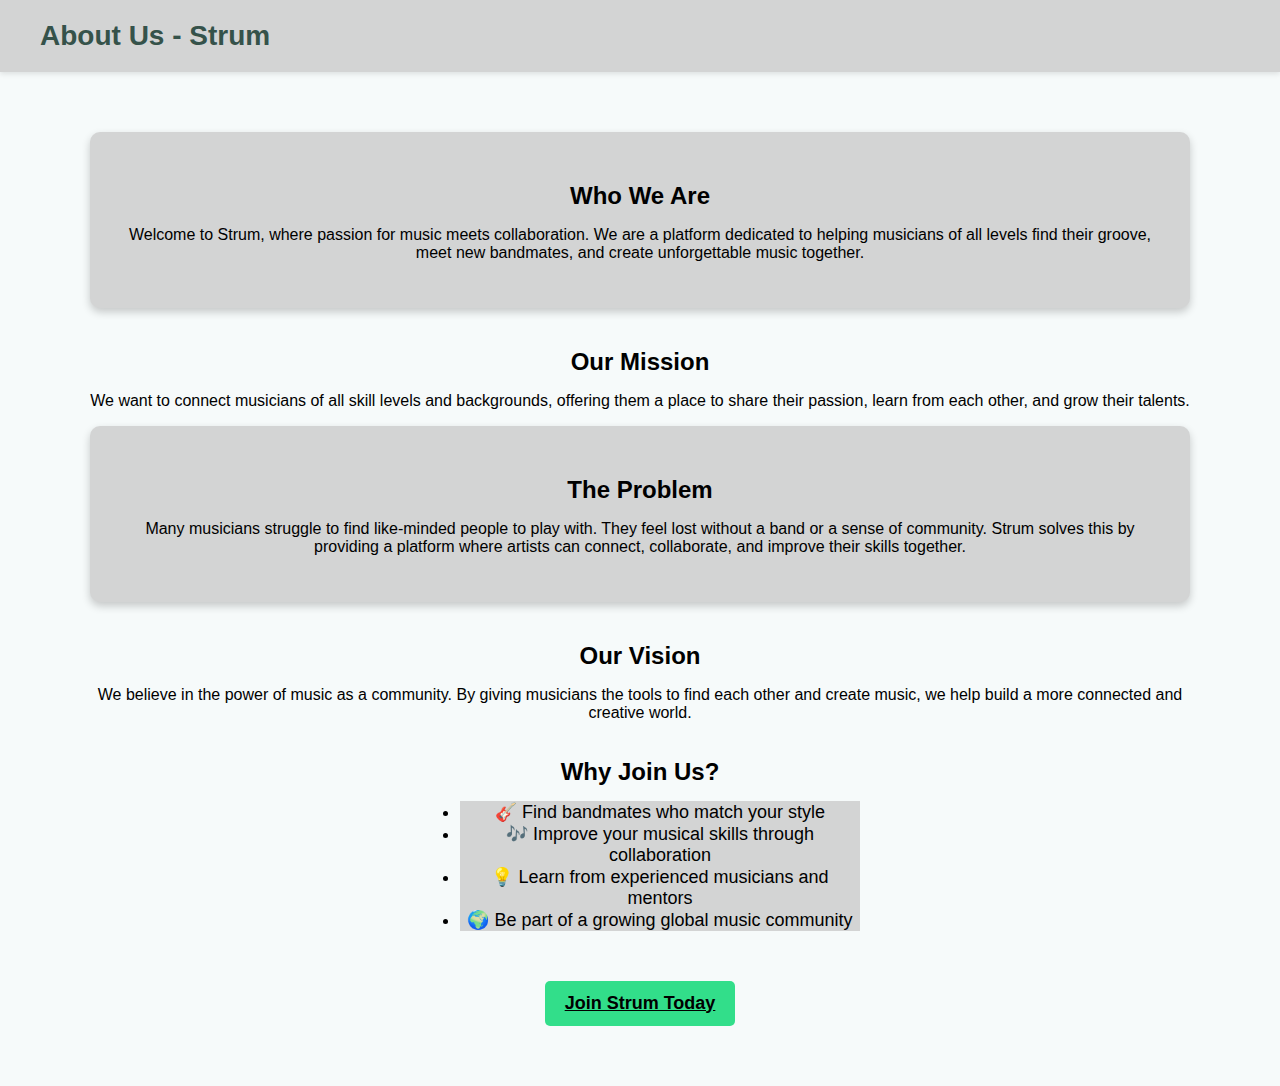
==== about_us.html @ 820c3ae0 "contacts page updated" ====
<!DOCTYPE html>
<html lang="en">
<head>
    <meta charset="UTF-8">
    <meta name="viewport" content="width=device-width, initial-scale=1.0">
    <title>About Us - Strum</title>

    <link rel="stylesheet" type="text/css" href="css/about_us.css">
    
</head>
<body>

    <!-- Header -->
    <header>About Us - Strum</header>

    <div class="container mt-4">
        <!-- Who We Are -->
        <div class="row">
            <div class="col-md-8 mx-auto text-center section-bg">
                <h2>Who We Are</h2>
                <p>
                    Welcome to Strum, where passion for music meets collaboration. 
                    We are a platform dedicated to helping musicians of all levels find their groove, 
                    meet new bandmates, and create unforgettable music together.
                </p>
            </div>
        </div>

        <!-- Our Mission -->
        <div class="row mt-4">
            <div class="col-md-8 mx-auto text-center">
                <h2>Our Mission</h2>
                <p>
                    We want to connect musicians of all skill levels and backgrounds, 
                    offering them a place to share their passion, learn from each other, and grow their talents.
                </p>
            </div>
        </div>

        <!-- The Problem -->
        <div class="row mt-4">
            <div class="col-md-8 mx-auto text-center section-bg">
                <h2>The Problem</h2>
                <p>
                    Many musicians struggle to find like-minded people to play with. 
                    They feel lost without a band or a sense of community. 
                    Strum solves this by providing a platform where artists can connect, 
                    collaborate, and improve their skills together.
                </p>
            </div>
        </div>

        <!-- Our Vision -->
        <div class="row mt-4">
            <div class="col-md-8 mx-auto text-center">
                <h2>Our Vision</h2>
                <p>
                    We believe in the power of music as a community. 
                    By giving musicians the tools to find each other and create music, 
                    we help build a more connected and creative world.
                </p>
            </div>
        </div>

        <!-- Why Join Us? -->
        <div class="row mt-4 justify-content-center">
            <div class="col-md-8 text-center">
                <h2>Why Join Us?</h2>
                <ul class="list-group list-group-flush mx-auto" style="max-width: 400px;">
                    <li class="list-group-item">🎸 Find bandmates who match your style</li>
                    <li class="list-group-item">🎶 Improve your musical skills through collaboration</li>
                    <li class="list-group-item">💡 Learn from experienced musicians and mentors</li>
                    <li class="list-group-item">🌍 Be part of a growing global music community</li>
                </ul>
            </div>
        </div>
        
        
        
        


        
<!-- Join Us Button -->
<div class="text-center">
    <a href="signup.html" class="btn btn-main btn-lg">Join Strum Today</a>
</div>

</body>
</html>
---- css/about_us.css ----
/* General styling */
body {
    font-family: Arial, sans-serif;
    margin: 0;
    padding: 0;
    background-color: #f6fafa; /* Dark background for contrast */
    color: black
}



/* Header */
header {
    display: flex;
    justify-content: space-between;
    align-items: center;
    padding: 20px 40px;
    background-color: #D3D4D4; /* Dark Slate Gray */
    
    color: #35524A;
    font-size: 28px;
    font-weight: bold;
    box-shadow: 0 2px 5px rgba(0, 0, 0, 0.1);;
}

/* Main Content Container */
.container {
    width: 90%;
    max-width: 1100px;
    margin: 40px auto;
    padding: 20px;
}

/* Sections Styling */
.section-bg {
    background-color: #D3D4D4; /* Darker Slate Gray */
    padding: 30px;
    border-radius: 10px;
    color: black;
    margin-bottom: 20px;
    text-align: center;
    box-shadow: 0 4px 8px rgba(0, 0, 0, 0.2);
}

/* Headings */
h1, h2 {
    font-family: "Museo700", sans-serif;
    color: black; /* Tiffany Blue */
    text-align: center;
    margin-bottom: 15px;
}

/* Highlighted text */
.highlight {
    color: #A2E8DD; /* Tiffany Blue */
    font-weight: bold;
}

/* List styling */
.list-group {
    background-color: transparent;
}

.list-group-item {
    background-color: #2F4F4F; /* Dark Green */
    color: black;
    border: none;
    font-size: 18px;
}

/* Buttons */
.btn-main {
    background-color: #32DE8A; /* Emerald */
    color: black;
    font-weight: bold;
    padding: 12px 20px;
    border-radius: 5px;
    transition: 0.3s ease-in-out;
    display: inline-block;
    text-align: center;
    font-size: 18px;
    border: none;
}

.btn-main:hover {
    background-color: #A2E8DD; /* Tiffany Blue */
    color: #1E2D2F;
}

/* Center button */
.text-center {
    text-align: center;
}

/* Footer */
footer {
    background-color: #35524A;
    text-align: center;
    padding: 15px;
    margin-top: 40px;
    color: white;
}

.footer-links {
    margin-top: 10px;
}

.footer-links a {
    text-decoration: none;
    color: white;
    margin: 0 15px;
    font-size: 16px;
}

.footer-links a:hover {
    color: #A2E8DD;
}


.list-group-item {
    background-color: #D3D4D4 !important; /* Světle šedá barva */
    color: black !important; /* Černý text pro lepší kontrast */
    border-color: #bbb; /* Lehce tmavší ohraničení */
}


.row {
    display: flex;
    justify-content: center; /* Vycentrování obsahu horizontálně */
    align-items: center; /* Vycentrování obsahu vertikálně */
    text-align: center; /* Zarovnání textu na střed */
}
.list-group {
    width: 100%; /* Zajistí, že seznam se správně roztáhne */
    max-width: 400px; /* Zachová maximální šířku */
    margin: 0 auto; /* Auto zarovnání na střed */
}


.btn-main {
    margin-top: 50px; /* Zvýší vzdálenost od předchozího obsahu */
}
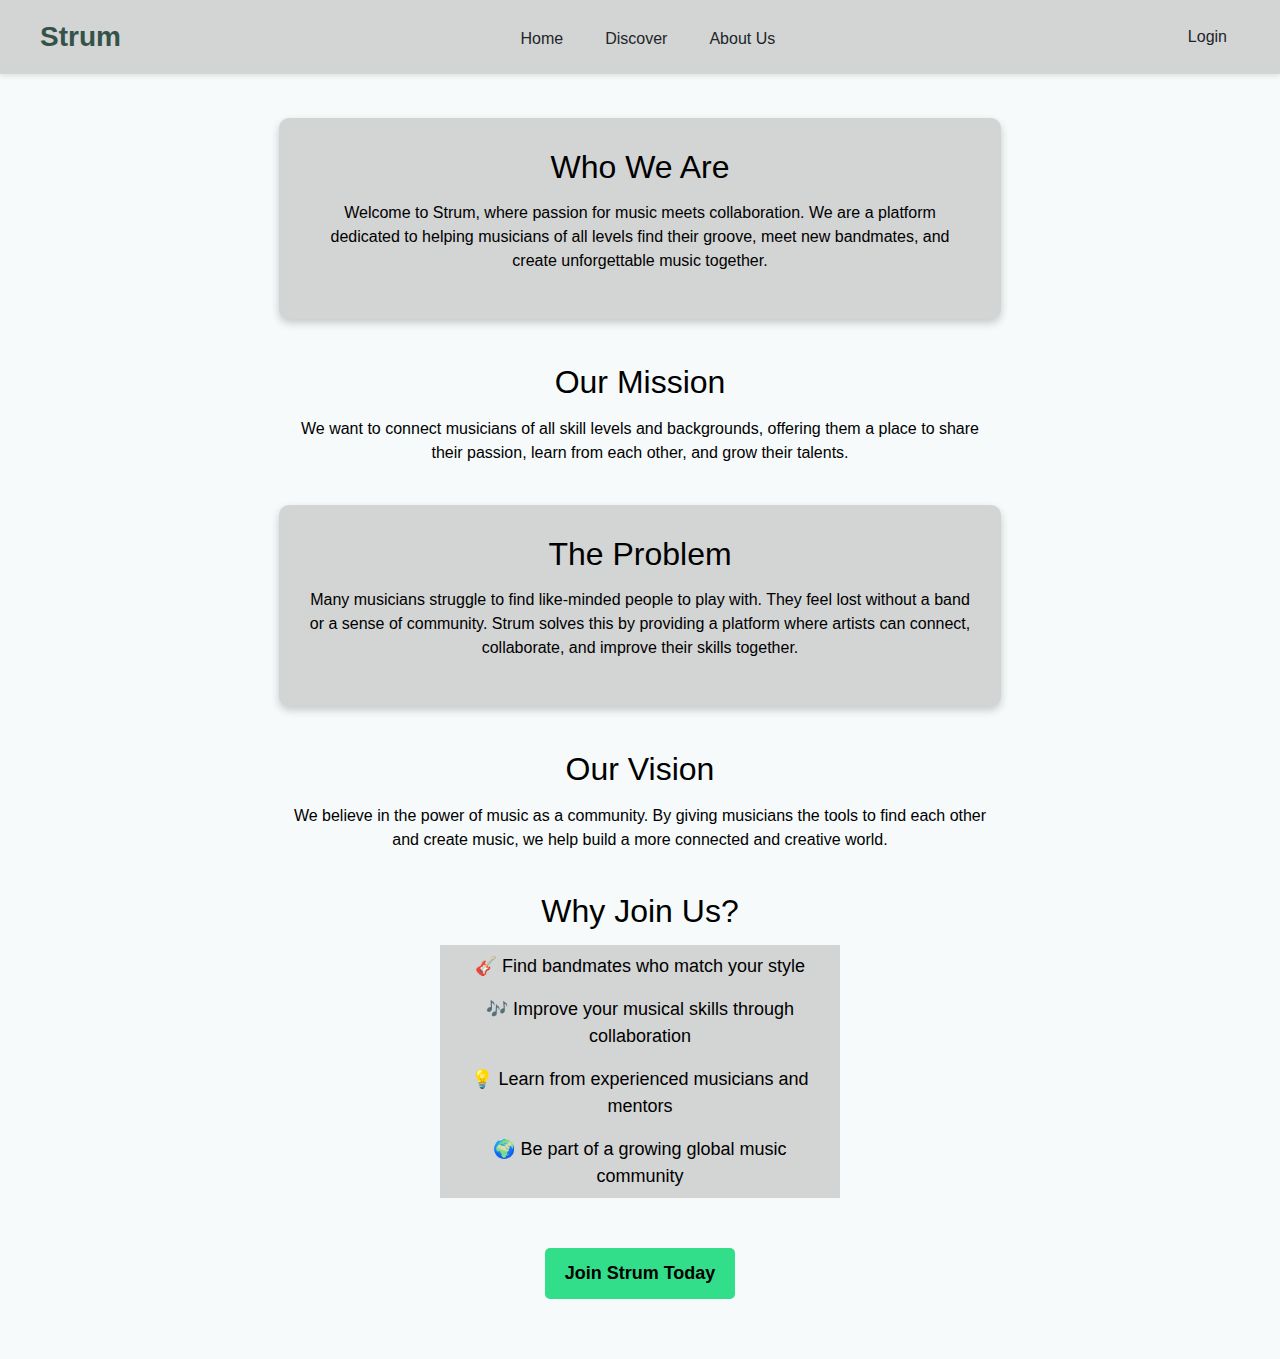
==== commit 918deb92: "sign_up page done" ====
--- a/about_us.html
+++ b/about_us.html
@@ -5,13 +5,24 @@
     <meta name="viewport" content="width=device-width, initial-scale=1.0">
     <title>About Us - Strum</title>
 
-    <link rel="stylesheet" type="text/css" href="css/about_us.css">
+    <link rel="stylesheet" href="css/bootstrap.css">
+    
+    <link rel="stylesheet" href="css/about_us.css">
     
 </head>
 <body>
 
-    <!-- Header -->
-    <header>About Us - Strum</header>
+    <header class="d-flex justify-content-between align-items-center py-3">
+        <div class="logo">Strum</div>
+        <nav class="d-flex justify-content-center">
+            <ul class="list-unstyled d-flex mb-0">
+                <li class="mx-2"><button class="nav-btn btn" onclick="location.href='index.html'">Home</button></li>
+                <li class="mx-2"><button class="nav-btn btn" onclick="location.href='discover.html'">Discover</button></li>
+                <li class="mx-2"><button class="nav-btn btn" onclick="location.href='about_us.html'">About Us</button></li>
+            </ul>
+        </nav>
+        <button class="login-btn btn" onclick="location.href='login.html'">Login</button>
+    </header>
 
     <div class="container mt-4">
         <!-- Who We Are -->
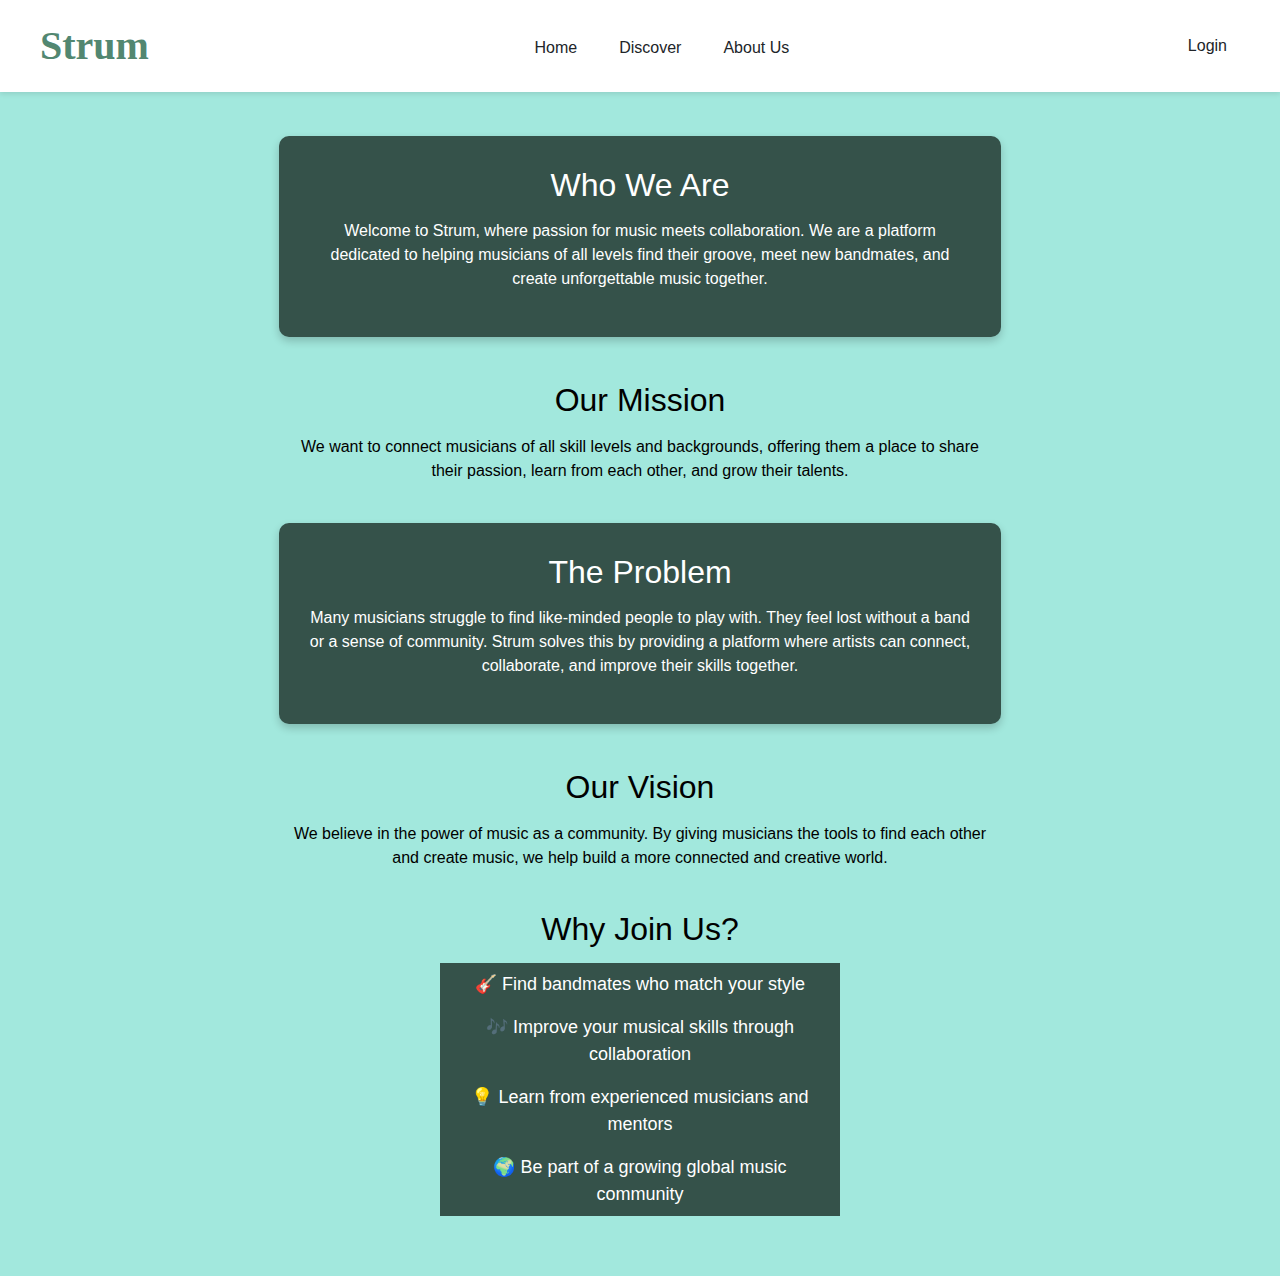
==== commit a07a1b51: "more updates in all pages + events page" ====
--- a/about_us.html
+++ b/about_us.html
@@ -40,7 +40,7 @@
         <!-- Our Mission -->
         <div class="row mt-4">
             <div class="col-md-8 mx-auto text-center">
-                <h2>Our Mission</h2>
+                <h2 class="black-title">Our Mission</h2>
                 <p>
                     We want to connect musicians of all skill levels and backgrounds, 
                     offering them a place to share their passion, learn from each other, and grow their talents.
@@ -64,7 +64,7 @@
         <!-- Our Vision -->
         <div class="row mt-4">
             <div class="col-md-8 mx-auto text-center">
-                <h2>Our Vision</h2>
+                <h2 class="black-title">Our Vision</h2>
                 <p>
                     We believe in the power of music as a community. 
                     By giving musicians the tools to find each other and create music, 
@@ -76,7 +76,7 @@
         <!-- Why Join Us? -->
         <div class="row mt-4 justify-content-center">
             <div class="col-md-8 text-center">
-                <h2>Why Join Us?</h2>
+                <h2 class="black-title">Why Join Us?</h2>
                 <ul class="list-group list-group-flush mx-auto" style="max-width: 400px;">
                     <li class="list-group-item">🎸 Find bandmates who match your style</li>
                     <li class="list-group-item">🎶 Improve your musical skills through collaboration</li>
@@ -85,17 +85,6 @@
                 </ul>
             </div>
         </div>
-        
-        
-        
-        
-
-
-        
-<!-- Join Us Button -->
-<div class="text-center">
-    <a href="signup.html" class="btn btn-main btn-lg">Join Strum Today</a>
-</div>
 
 </body>
 </html>
--- a/css/about_us.css
+++ b/css/about_us.css
@@ -3,7 +3,7 @@
     font-family: Arial, sans-serif;
     margin: 0;
     padding: 0;
-    background-color: #f6fafa; /* Dark background for contrast */
+    background-color: #a2e8dd; /* Dark background for contrast */
     color: black
 }
 
@@ -15,12 +15,20 @@
     justify-content: space-between;
     align-items: center;
     padding: 20px 40px;
-    background-color: #D3D4D4; /* Dark Slate Gray */
+    background-color: white; /* Dark Slate Gray */
     
     color: #35524A;
     font-size: 28px;
     font-weight: bold;
     box-shadow: 0 2px 5px rgba(0, 0, 0, 0.1);;
+}
+
+.logo {
+    font-size: 40px;
+    font-weight: bold;
+    font-family: "Museo700";
+    color: #528771;
+
 }
 
 /* Main Content Container */
@@ -33,10 +41,10 @@
 
 /* Sections Styling */
 .section-bg {
-    background-color: #D3D4D4; /* Darker Slate Gray */
+    background-color: #35524A; /* Darker Slate Gray */
     padding: 30px;
     border-radius: 10px;
-    color: black;
+    color: white;
     margin-bottom: 20px;
     text-align: center;
     box-shadow: 0 4px 8px rgba(0, 0, 0, 0.2);
@@ -45,7 +53,7 @@
 /* Headings */
 h1, h2 {
     font-family: "Museo700", sans-serif;
-    color: black; /* Tiffany Blue */
+    color: white; /* Tiffany Blue */
     text-align: center;
     margin-bottom: 15px;
 }
@@ -118,8 +126,8 @@
 
 
 .list-group-item {
-    background-color: #D3D4D4 !important; /* Světle šedá barva */
-    color: black !important; /* Černý text pro lepší kontrast */
+    background-color: #35524A !important; /* Světle šedá barva */
+    color: white !important; /* Černý text pro lepší kontrast */
     border-color: #bbb; /* Lehce tmavší ohraničení */
 }
 
@@ -139,4 +147,7 @@
 
 .btn-main {
     margin-top: 50px; /* Zvýší vzdálenost od předchozího obsahu */
-}+}
+.black-title {
+    color: black !important;
+}
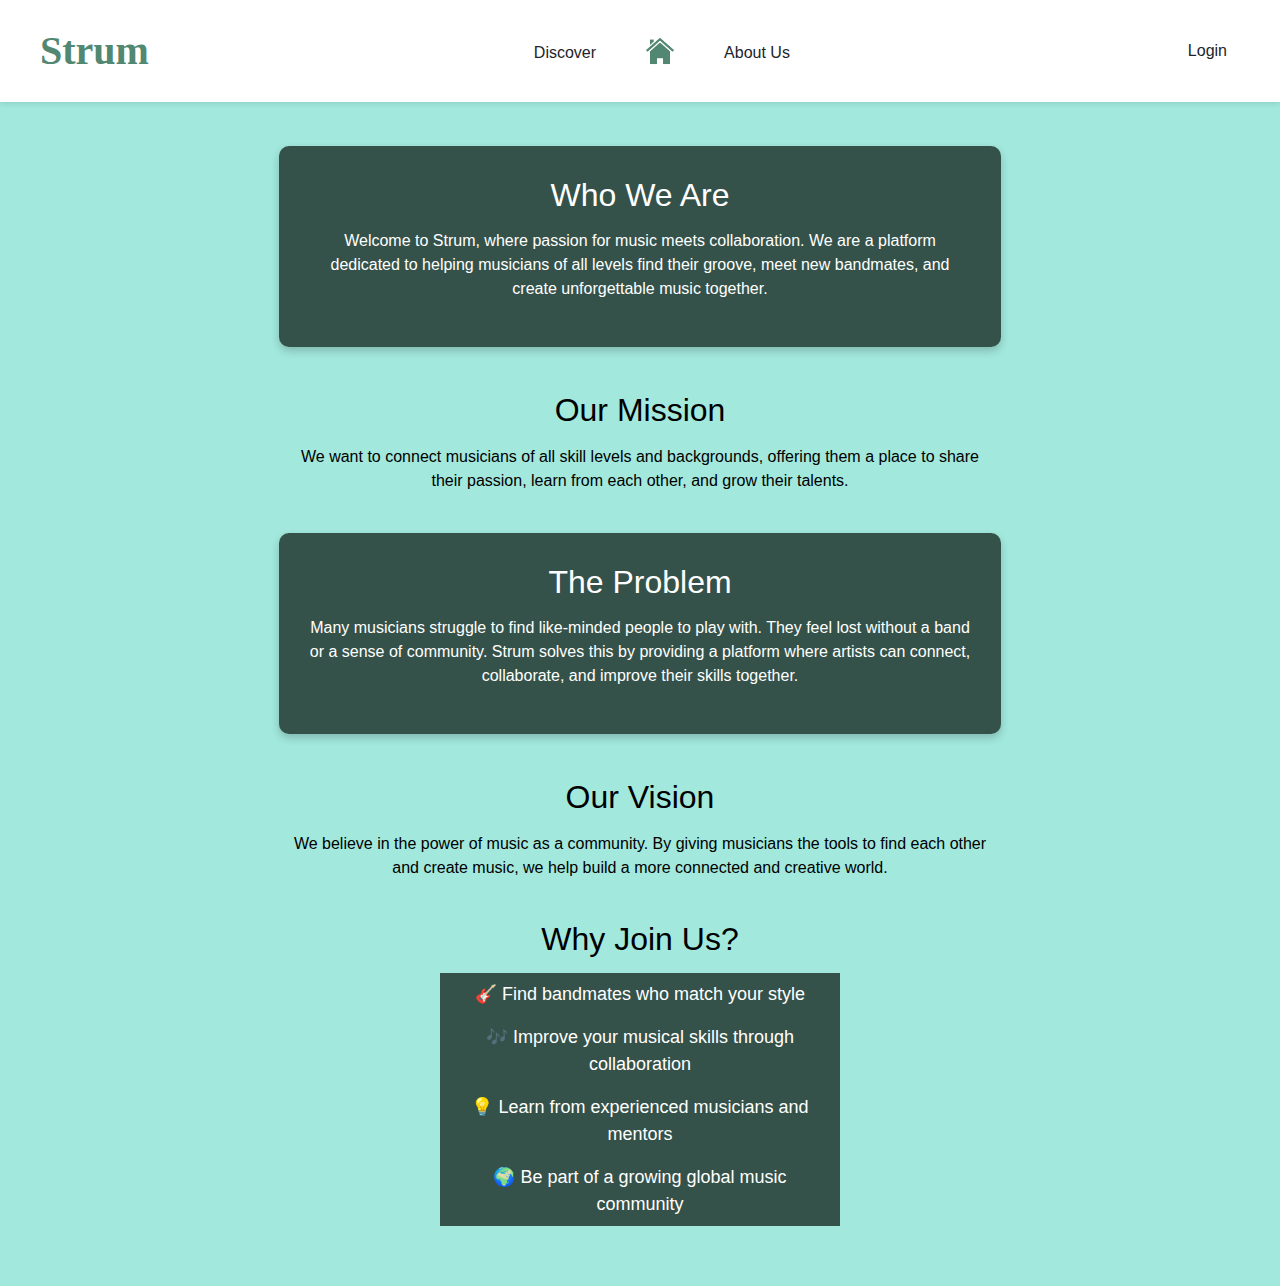
==== commit 7d19fc84: "final changes" ====
--- a/about_us.html
+++ b/about_us.html
@@ -16,8 +16,13 @@
         <div class="logo">Strum</div>
         <nav class="d-flex justify-content-center">
             <ul class="list-unstyled d-flex mb-0">
-                <li class="mx-2"><button class="nav-btn btn" onclick="location.href='index.html'">Home</button></li>
                 <li class="mx-2"><button class="nav-btn btn" onclick="location.href='discover.html'">Discover</button></li>
+                <li class="mx-2">
+                    <!-- Home Icon as Image -->
+                    <a href="index.html">
+                        <img src="images/house_icon.png" alt="Home" style="width: 70px; height: 70px;">
+                    </a>
+                </li>
                 <li class="mx-2"><button class="nav-btn btn" onclick="location.href='about_us.html'">About Us</button></li>
             </ul>
         </nav>
--- a/css/about_us.css
+++ b/css/about_us.css
@@ -4,7 +4,8 @@
     margin: 0;
     padding: 0;
     background-color: #a2e8dd; /* Dark background for contrast */
-    color: black
+    color: black;
+    font-family: 'Nexa Light', sans-serif;
 }
 
 
@@ -151,3 +152,6 @@
 .black-title {
     color: black !important;
 }
+.nav-btn.btn {
+    margin-top:18px
+}
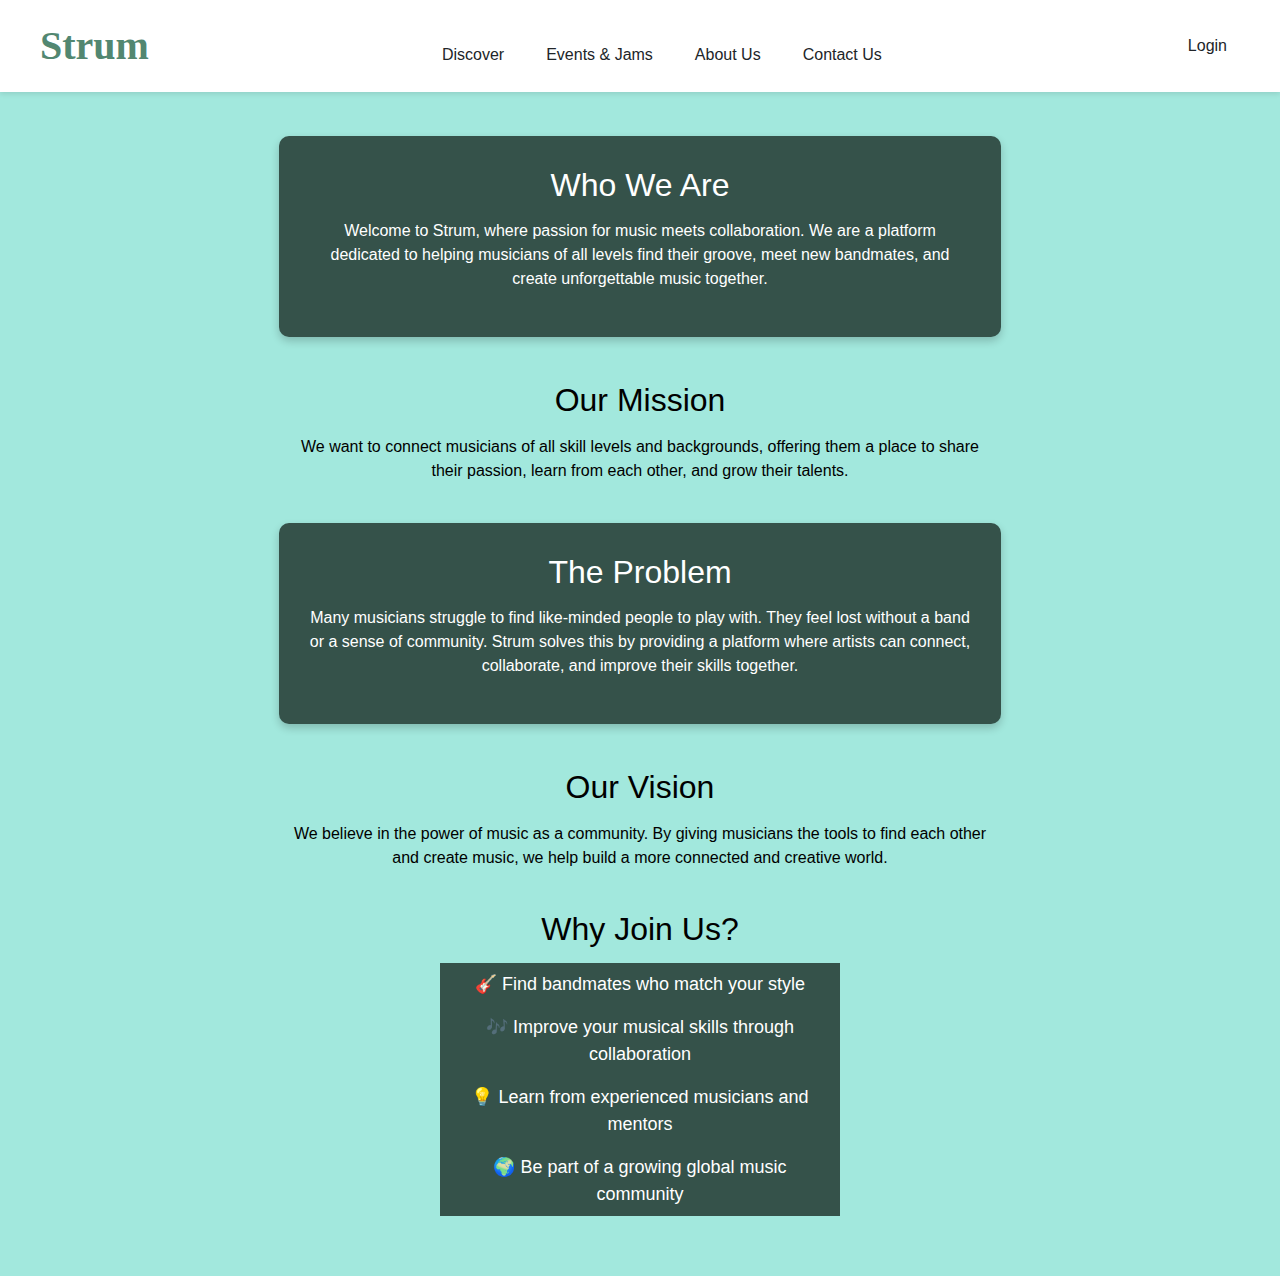
==== commit a7a5dbb6: "technical upgrades" ====
--- a/about_us.html
+++ b/about_us.html
@@ -1,95 +1,125 @@
 <!DOCTYPE html>
 <html lang="en">
-<head>
-    <meta charset="UTF-8">
-    <meta name="viewport" content="width=device-width, initial-scale=1.0">
+  <head>
+    <meta charset="UTF-8" />
+    <meta name="viewport" content="width=device-width, initial-scale=1.0" />
     <title>About Us - Strum</title>
 
-    <link rel="stylesheet" href="css/bootstrap.css">
-    
-    <link rel="stylesheet" href="css/about_us.css">
-    
-</head>
-<body>
+    <link rel="stylesheet" href="css/bootstrap.css" />
 
+    <link rel="stylesheet" href="css/about_us.css" />
+  </head>
+  <body>
     <header class="d-flex justify-content-between align-items-center py-3">
-        <div class="logo">Strum</div>
-        <nav class="d-flex justify-content-center">
-            <ul class="list-unstyled d-flex mb-0">
-                <li class="mx-2"><button class="nav-btn btn" onclick="location.href='discover.html'">Discover</button></li>
-                <li class="mx-2">
-                    <!-- Home Icon as Image -->
-                    <a href="index.html">
-                        <img src="images/house_icon.png" alt="Home" style="width: 70px; height: 70px;">
-                    </a>
-                </li>
-                <li class="mx-2"><button class="nav-btn btn" onclick="location.href='about_us.html'">About Us</button></li>
-            </ul>
-        </nav>
-        <button class="login-btn btn" onclick="location.href='login.html'">Login</button>
+      <div class="logo">
+        <a href="index.html" onclick="scrollToTop(event)" style="text-decoration: none; color: inherit;">
+          Strum
+        </a>
+      </div>
+      <nav class="d-flex justify-content-center">
+        <ul class="list-unstyled d-flex mb-0">
+          <li class="mx-2">
+            <button class="nav-btn btn" onclick="location.href='discover.html'">
+              Discover
+            </button>
+          </li>
+          <li class="mx-2">
+            <button class="nav-btn btn" onclick="location.href='events.html'">
+              Events & Jams
+            </button>
+          </li>
+          </li>
+          <li class="mx-2">
+            <button class="nav-btn btn" onclick="location.href='about_us.html'">
+              About Us
+            </button>
+          </li>
+          <li class="mx-2">
+            <button class="nav-btn btn" onclick="location.href='contacts.html'">
+              Contact Us
+            </button>
+          </li>
+        </ul>
+      </nav>
+      <button class="login-btn btn" onclick="location.href='login.html'">
+        Login
+      </button>
     </header>
 
     <div class="container mt-4">
-        <!-- Who We Are -->
-        <div class="row">
-            <div class="col-md-8 mx-auto text-center section-bg">
-                <h2>Who We Are</h2>
-                <p>
-                    Welcome to Strum, where passion for music meets collaboration. 
-                    We are a platform dedicated to helping musicians of all levels find their groove, 
-                    meet new bandmates, and create unforgettable music together.
-                </p>
-            </div>
+      <!-- Who We Are -->
+      <div class="row">
+        <div class="col-md-8 mx-auto text-center section-bg">
+          <h2>Who We Are</h2>
+          <p>
+            Welcome to Strum, where passion for music meets collaboration. We
+            are a platform dedicated to helping musicians of all levels find
+            their groove, meet new bandmates, and create unforgettable music
+            together.
+          </p>
         </div>
+      </div>
 
-        <!-- Our Mission -->
-        <div class="row mt-4">
-            <div class="col-md-8 mx-auto text-center">
-                <h2 class="black-title">Our Mission</h2>
-                <p>
-                    We want to connect musicians of all skill levels and backgrounds, 
-                    offering them a place to share their passion, learn from each other, and grow their talents.
-                </p>
-            </div>
+      <!-- Our Mission -->
+      <div class="row mt-4">
+        <div class="col-md-8 mx-auto text-center">
+          <h2 class="black-title">Our Mission</h2>
+          <p>
+            We want to connect musicians of all skill levels and backgrounds,
+            offering them a place to share their passion, learn from each other,
+            and grow their talents.
+          </p>
         </div>
+      </div>
 
-        <!-- The Problem -->
-        <div class="row mt-4">
-            <div class="col-md-8 mx-auto text-center section-bg">
-                <h2>The Problem</h2>
-                <p>
-                    Many musicians struggle to find like-minded people to play with. 
-                    They feel lost without a band or a sense of community. 
-                    Strum solves this by providing a platform where artists can connect, 
-                    collaborate, and improve their skills together.
-                </p>
-            </div>
+      <!-- The Problem -->
+      <div class="row mt-4">
+        <div class="col-md-8 mx-auto text-center section-bg">
+          <h2>The Problem</h2>
+          <p>
+            Many musicians struggle to find like-minded people to play with.
+            They feel lost without a band or a sense of community. Strum solves
+            this by providing a platform where artists can connect, collaborate,
+            and improve their skills together.
+          </p>
         </div>
+      </div>
 
-        <!-- Our Vision -->
-        <div class="row mt-4">
-            <div class="col-md-8 mx-auto text-center">
-                <h2 class="black-title">Our Vision</h2>
-                <p>
-                    We believe in the power of music as a community. 
-                    By giving musicians the tools to find each other and create music, 
-                    we help build a more connected and creative world.
-                </p>
-            </div>
+      <!-- Our Vision -->
+      <div class="row mt-4">
+        <div class="col-md-8 mx-auto text-center">
+          <h2 class="black-title">Our Vision</h2>
+          <p>
+            We believe in the power of music as a community. By giving musicians
+            the tools to find each other and create music, we help build a more
+            connected and creative world.
+          </p>
         </div>
+      </div>
 
-        <!-- Why Join Us? -->
-        <div class="row mt-4 justify-content-center">
-            <div class="col-md-8 text-center">
-                <h2 class="black-title">Why Join Us?</h2>
-                <ul class="list-group list-group-flush mx-auto" style="max-width: 400px;">
-                    <li class="list-group-item">🎸 Find bandmates who match your style</li>
-                    <li class="list-group-item">🎶 Improve your musical skills through collaboration</li>
-                    <li class="list-group-item">💡 Learn from experienced musicians and mentors</li>
-                    <li class="list-group-item">🌍 Be part of a growing global music community</li>
-                </ul>
-            </div>
+      <!-- Why Join Us? -->
+      <div class="row mt-4 justify-content-center">
+        <div class="col-md-8 text-center">
+          <h2 class="black-title">Why Join Us?</h2>
+          <ul
+            class="list-group list-group-flush mx-auto"
+            style="max-width: 400px"
+          >
+            <li class="list-group-item">
+              🎸 Find bandmates who match your style
+            </li>
+            <li class="list-group-item">
+              🎶 Improve your musical skills through collaboration
+            </li>
+            <li class="list-group-item">
+              💡 Learn from experienced musicians and mentors
+            </li>
+            <li class="list-group-item">
+              🌍 Be part of a growing global music community
+            </li>
+          </ul>
         </div>
-
-</body>
+      </div>
+    </div>
+  </body>
 </html>
--- a/css/about_us.css
+++ b/css/about_us.css
@@ -1,157 +1,152 @@
 /* General styling */
 body {
-    font-family: Arial, sans-serif;
-    margin: 0;
-    padding: 0;
-    background-color: #a2e8dd; /* Dark background for contrast */
-    color: black;
-    font-family: 'Nexa Light', sans-serif;
+  font-family: Arial, sans-serif;
+  margin: 0;
+  padding: 0;
+  background-color: #a2e8dd; /* Dark background for contrast */
+  color: black;
+  font-family: "Nexa Light", sans-serif;
 }
-
-
 
 /* Header */
 header {
-    display: flex;
-    justify-content: space-between;
-    align-items: center;
-    padding: 20px 40px;
-    background-color: white; /* Dark Slate Gray */
-    
-    color: #35524A;
-    font-size: 28px;
-    font-weight: bold;
-    box-shadow: 0 2px 5px rgba(0, 0, 0, 0.1);;
+  display: flex;
+  justify-content: space-between;
+  align-items: center;
+  padding: 20px 40px;
+  background-color: white; /* Dark Slate Gray */
+
+  color: #35524a;
+  font-size: 28px;
+  font-weight: bold;
+  box-shadow: 0 2px 5px rgba(0, 0, 0, 0.1);
 }
 
 .logo {
-    font-size: 40px;
-    font-weight: bold;
-    font-family: "Museo700";
-    color: #528771;
-
+  font-size: 40px;
+  font-weight: bold;
+  font-family: "Museo700";
+  color: #528771;
 }
 
 /* Main Content Container */
 .container {
-    width: 90%;
-    max-width: 1100px;
-    margin: 40px auto;
-    padding: 20px;
+  width: 90%;
+  max-width: 1100px;
+  margin: 40px auto;
+  padding: 20px;
 }
 
 /* Sections Styling */
 .section-bg {
-    background-color: #35524A; /* Darker Slate Gray */
-    padding: 30px;
-    border-radius: 10px;
-    color: white;
-    margin-bottom: 20px;
-    text-align: center;
-    box-shadow: 0 4px 8px rgba(0, 0, 0, 0.2);
+  background-color: #35524a; /* Darker Slate Gray */
+  padding: 30px;
+  border-radius: 10px;
+  color: white;
+  margin-bottom: 20px;
+  text-align: center;
+  box-shadow: 0 4px 8px rgba(0, 0, 0, 0.2);
 }
 
 /* Headings */
-h1, h2 {
-    font-family: "Museo700", sans-serif;
-    color: white; /* Tiffany Blue */
-    text-align: center;
-    margin-bottom: 15px;
+h1,
+h2 {
+  font-family: "Museo700", sans-serif;
+  color: white; /* Tiffany Blue */
+  text-align: center;
+  margin-bottom: 15px;
 }
 
 /* Highlighted text */
 .highlight {
-    color: #A2E8DD; /* Tiffany Blue */
-    font-weight: bold;
+  color: #a2e8dd; /* Tiffany Blue */
+  font-weight: bold;
 }
 
 /* List styling */
 .list-group {
-    background-color: transparent;
+  background-color: transparent;
 }
 
 .list-group-item {
-    background-color: #2F4F4F; /* Dark Green */
-    color: black;
-    border: none;
-    font-size: 18px;
+  background-color: #2f4f4f; /* Dark Green */
+  color: black;
+  border: none;
+  font-size: 18px;
 }
 
 /* Buttons */
 .btn-main {
-    background-color: #32DE8A; /* Emerald */
-    color: black;
-    font-weight: bold;
-    padding: 12px 20px;
-    border-radius: 5px;
-    transition: 0.3s ease-in-out;
-    display: inline-block;
-    text-align: center;
-    font-size: 18px;
-    border: none;
+  background-color: #32de8a; /* Emerald */
+  color: black;
+  font-weight: bold;
+  padding: 12px 20px;
+  border-radius: 5px;
+  transition: 0.3s ease-in-out;
+  display: inline-block;
+  text-align: center;
+  font-size: 18px;
+  border: none;
 }
 
 .btn-main:hover {
-    background-color: #A2E8DD; /* Tiffany Blue */
-    color: #1E2D2F;
+  background-color: #a2e8dd; /* Tiffany Blue */
+  color: #1e2d2f;
 }
 
 /* Center button */
 .text-center {
-    text-align: center;
+  text-align: center;
 }
 
 /* Footer */
 footer {
-    background-color: #35524A;
-    text-align: center;
-    padding: 15px;
-    margin-top: 40px;
-    color: white;
+  background-color: #35524a;
+  text-align: center;
+  padding: 15px;
+  margin-top: 40px;
+  color: white;
 }
 
 .footer-links {
-    margin-top: 10px;
+  margin-top: 10px;
 }
 
 .footer-links a {
-    text-decoration: none;
-    color: white;
-    margin: 0 15px;
-    font-size: 16px;
+  text-decoration: none;
+  color: white;
+  margin: 0 15px;
+  font-size: 16px;
 }
 
 .footer-links a:hover {
-    color: #A2E8DD;
+  color: #a2e8dd;
 }
 
-
 .list-group-item {
-    background-color: #35524A !important; /* Světle šedá barva */
-    color: white !important; /* Černý text pro lepší kontrast */
-    border-color: #bbb; /* Lehce tmavší ohraničení */
+  background-color: #35524a !important; /* Světle šedá barva */
+  color: white !important; /* Černý text pro lepší kontrast */
+  border-color: #bbb; /* Lehce tmavší ohraničení */
 }
 
-
 .row {
-    display: flex;
-    justify-content: center; /* Vycentrování obsahu horizontálně */
-    align-items: center; /* Vycentrování obsahu vertikálně */
-    text-align: center; /* Zarovnání textu na střed */
+  display: flex;
+  justify-content: center; /* Vycentrování obsahu horizontálně */
+  align-items: center; /* Vycentrování obsahu vertikálně */
+  text-align: center; /* Zarovnání textu na střed */
 }
 .list-group {
-    width: 100%; /* Zajistí, že seznam se správně roztáhne */
-    max-width: 400px; /* Zachová maximální šířku */
-    margin: 0 auto; /* Auto zarovnání na střed */
+  width: 100%; /* Zajistí, že seznam se správně roztáhne */
+  max-width: 400px; /* Zachová maximální šířku */
+  margin: 0 auto; /* Auto zarovnání na střed */
 }
 
-
 .btn-main {
-    margin-top: 50px; /* Zvýší vzdálenost od předchozího obsahu */
+  margin-top: 50px; /* Zvýší vzdálenost od předchozího obsahu */
 }
 .black-title {
-    color: black !important;
+  color: black !important;
 }
 .nav-btn.btn {
-    margin-top:18px
+  margin-top: 18px;
 }
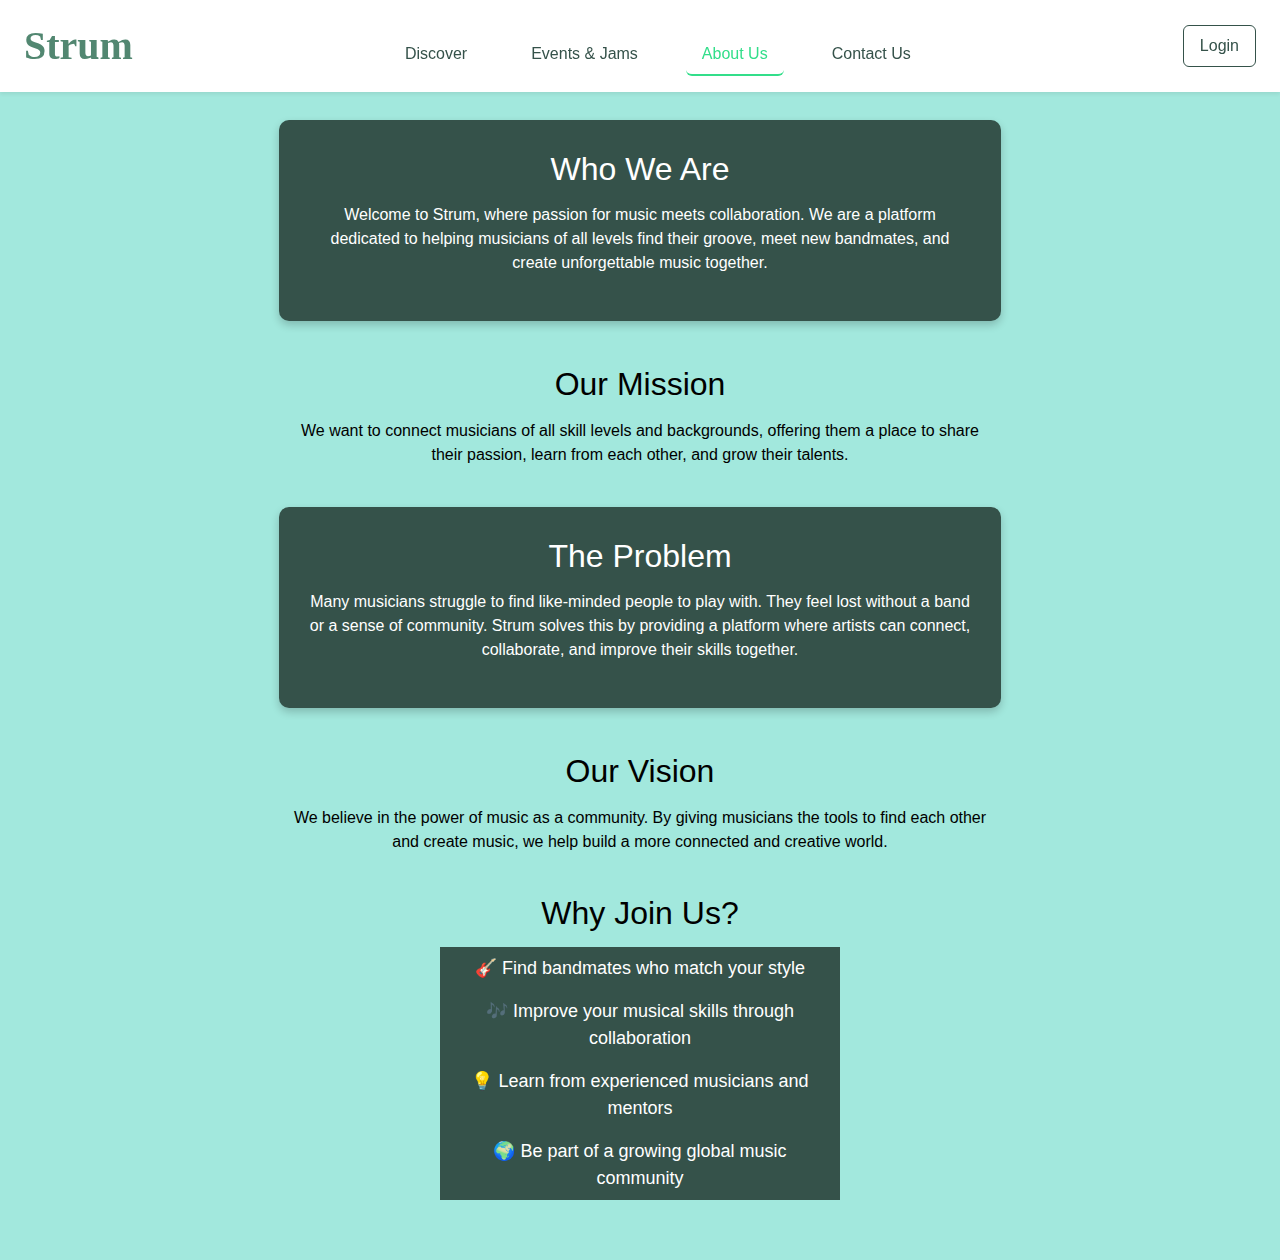
==== commit e3fb6f6f: "nav bar upgraded" ====
--- a/about_us.html
+++ b/about_us.html
@@ -10,38 +10,50 @@
     <link rel="stylesheet" href="css/about_us.css" />
   </head>
   <body>
-    <header class="d-flex justify-content-between align-items-center py-3">
+    <!-- Header/Navbar -->
+    <header
+      class="d-flex justify-content-between align-items-center py-3 px-4 shadow-sm bg-white fixed-top">
+      <!-- Left: Logo -->
       <div class="logo">
         <a href="index.html" onclick="scrollToTop(event)" style="text-decoration: none; color: inherit;">
           Strum
         </a>
       </div>
+
+      <!-- Center: Nav links -->
       <nav class="d-flex justify-content-center">
         <ul class="list-unstyled d-flex mb-0">
-          <li class="mx-2">
-            <button class="nav-btn btn" onclick="location.href='discover.html'">
+          <li class="mx-3">
+            <button
+              class="nav-btn btn"
+              onclick="location.href='discover.html'"
+            >
               Discover
             </button>
           </li>
-          <li class="mx-2">
+          <li class="mx-3">
             <button class="nav-btn btn" onclick="location.href='events.html'">
               Events & Jams
             </button>
           </li>
-          </li>
-          <li class="mx-2">
-            <button class="nav-btn btn" onclick="location.href='about_us.html'">
+          <li class="mx-3">
+            <button class="nav-btn btn active" onclick="location.href='about_us.html'">
               About Us
             </button>
           </li>
-          <li class="mx-2">
+          <li class="mx-3">
             <button class="nav-btn btn" onclick="location.href='contacts.html'">
               Contact Us
             </button>
           </li>
         </ul>
       </nav>
-      <button class="login-btn btn" onclick="location.href='login.html'">
+
+      <!-- Right: Login button -->
+      <button
+        class="login-btn btn btn-outline-dark"
+        onclick="location.href='login.html'"
+      >
         Login
       </button>
     </header>
--- a/css/about_us.css
+++ b/css/about_us.css
@@ -8,18 +8,23 @@
   font-family: "Nexa Light", sans-serif;
 }
 
-/* Header */
+:root {
+  --black: #000000;
+  --white: #ffffff;
+  --dark-green: #35524a;
+  --mid-green: #627c85;
+  --light-green: #779cab;
+  --mint: #a2e8dd;
+  --neon-green: #32de8a;
+}
+
+body {
+  margin-top: 100px; /* space for the fixed navbar */
+}
+
 header {
-  display: flex;
-  justify-content: space-between;
-  align-items: center;
-  padding: 20px 40px;
-  background-color: white; /* Dark Slate Gray */
-
-  color: #35524a;
-  font-size: 28px;
-  font-weight: bold;
-  box-shadow: 0 2px 5px rgba(0, 0, 0, 0.1);
+  background-color: var(--white);
+  box-shadow: 0 4px 6px rgba(0, 0, 0, 0.1);
 }
 
 .logo {
@@ -27,6 +32,38 @@
   font-weight: bold;
   font-family: "Museo700";
   color: #528771;
+}
+
+.nav-btn {
+  background: none;
+  border: none;
+  font-weight: 500;
+  color: var(--dark-green);
+  padding: 8px 16px;
+  transition: color 0.3s, border-bottom 0.3s;
+}
+
+.nav-btn:hover,
+.nav-btn.active {
+  color: var(--neon-green);
+  border-bottom: 2px solid var(--neon-green);
+}
+
+.login-btn {
+  font-weight: 500;
+  border: 1px solid var(--dark-green);
+  color: var(--dark-green);
+  padding: 8px 16px;
+  transition: background-color 0.3s, color 0.3s;
+}
+
+.login-btn:hover {
+  background-color: var(--neon-green);
+  color: var(--white);
+}
+
+.nav-btn.btn {
+  margin-top: 18px;
 }
 
 /* Main Content Container */
